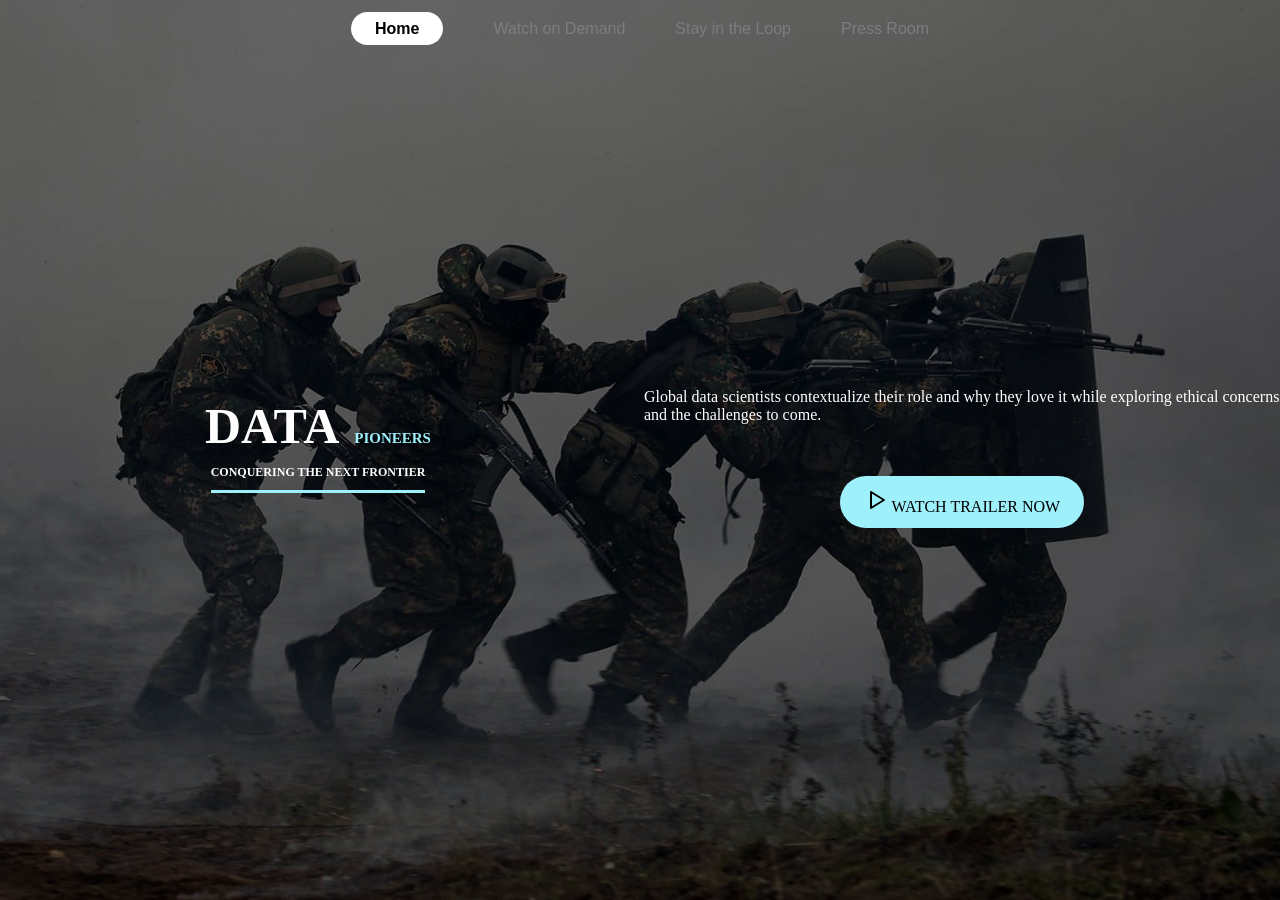
==== index.html @ 5881e04a "primer section" ====
<!DOCTYPE html>
<html lang="en">
<head>
    <meta charset="UTF-8">
    <meta name="viewport" content="width=device-width, initial-scale=1.0">
    <title>Data Science Pioneers</title>
    <link rel="stylesheet" href="/styles/variables.css">
    <link rel="stylesheet" href="/styles/components/navbar.css">
    <link rel="stylesheet" href="/styles/components/hero.css">
</head>
<body>

    
    <div class="navbar-container"></div>
    <div class="hero-container"></div>
    
    
</body>
<script src="/js/components/navbar.js"></script>
<script src="/js/components/hero.js"></script>
</html>
---- styles/variables.css ----
:root{
    /* primary color */
    --primary-950: #4db100;
    --primary-900: #55B40C;
    --primary-800: #67BC26;
    --primary-700: #79C43F;
    --primary-600: #8bcc59;
    --primary-500: #9DD472;
    --primary-400: #aedb8c;
    --primary-300: #c0e3a5;
    --primary-200: #d2ebbf;
    --primary-100: #eaf3d8;
    --primary-50: #f6fbf2;

     /* secundary color */
    --secundary-950: #fed638;
    --secundary-900:  #fed841;
    --secundary-800:    #fedc55;
    --secundary-700:    #fee069;
    --secundary-600:     #fee47d;
    --secundary-500:     #fee891;
    --secundary-400:     #feeca5;
    --secundary-300:     #fef089;
    --secundary-200:     #fef4cd;
    --secundary-100:     #fef8e1;
    --secundary-50:     #fefcf5;

       /* tertiary-2 color */
    --tertiary-950: #50e5f9;
    --tertiary-900:  #58e6f9;
    --tertiary-800:    #6ae8f9;
    --tertiary-700:    #7bebfa;
    --tertiary-600:     #8deefb;
    --tertiary-500:     #9ef0fb;
    --tertiary-400:     #b0f3fc;
    --tertiary-300:     #c1f5fc;
    --tertiary-200:     #d3f8fd;
    --tertiary-100:     #e4fbfe;
    --tertiary-50:     #f6fdfe;

       /* Basic color */
    --white: #fff;
    --black: #000;
    --gray-950: #101010;
    --gray-900:  #262626;
    --gray-800:    #3b3b3b;
    --gray-700:    #515151;
    --gray-600:     #676767;
    --gray-500:     #7d7d7d;
    --gray-400:     #929292;
    --gray-300:     #a8a8a8;
    --gray-200:     #bebebe;
    --gray-100:     #d4d4d4;
    --gray-50:     #e9e9e9;


    /* font family */
    --main-font: Helvetica, Arial, sans-serif;

    /* font-size */
   --fs-xxxxl: 8.0rem; /*Ultra grande*/
   --fs-xxl: 6.4rem; /*súper grande*/
   --fs-xl:4.8rem;  /*Extra  grande*/
   --fs-lg: 3.2rem;  /*h1*/
   --fs-md: 2.4rem; /*titulo*/
   --fs-sm: 2.0rem; /*subtitulo*/
   --fs-xs: 1.6rem; /*base*/
   --fs-xxs: 1.4rem; /*Texto de apoyo*/
   --fs-xxxs: 1.2rem; /*Texto de apoyo2*/
   --fs-xxxxs: 0.8rem; /*label*/
}

html{
    margin: 0;
    box-sizing: border-box;
    font-size: 62.5%;
}

* ,*:before, *:after {
    box-sizing: inherit;
}
/* ================== */
/* navbar */


body{
    font-size: 1.6rem;
    margin: 0 0;
}
---- styles/components/navbar.css ----
/*===============================*/
            /* Navbar */
/*===============================*/
/* styles/components/navbar.css */

.navbar {
    position: absolute;  
    width: 100%; 
    padding: 20px 0;
    z-index: 1000;
}

.navbar__list {
    list-style: none;
    display: flex;
    justify-content: center; 
    flex-direction: column;
    align-items: center;
    gap: 40px; 
    margin: 0;
    padding: 0 0;
    color: var(--white);
}

.navbar__link {
    color: var(--gray-500);
    text-decoration: none;
    font-size: var(--fs-xs);
    font-family: var(--main-font);
}

@media (width > 768px) {
    .navbar__list {
        flex-direction: row; 
        justify-content: center;
        gap: 50px;
        color: var(--white);
    }
    
    .navbar__link {
        font-size: var(--fs-xs); 
    }
    .navbar__link.active {
    background-color:var(--white);
    color: var(--black);
    border-radius: 40px;
    font-weight: bold;
    padding: 8px 24px;
}

}
.navbar__link.active {
    background-color:var(--white);
    border-radius: 40px;
    color: var(--black);
    font-weight: bold;
    padding: 8px 24px;
}
---- styles/components/hero.css ----
/* styles/components/hero.css */
.hero-container {
    background-image: url(/assets/images/imagen2.jpg);
    background-position: center;
    background-size: cover;
    height: 100vh; 
    position: relative;
}

.hero {
    align-items: center;
    justify-content: center;
    flex-direction: column;
    position: absolute;
    background-color: rgba(0, 0, 0, 0.6); 
    width: 100%;
    height: 100vh;
    
    /* PARA PARTIR LA WEB */
    display: grid;
    grid-template-rows: 1fr;
    grid-template-columns: repeat(2, 1fr);
    gap: 8px;
}

.hero__button:hover{
    cursor: pointer;
}

/* ESTO ES PARA EL TITULO  */

.hero__content {
    display: flex;
    flex-direction: row;
    flex-direction: column;
    align-items: center;
    text-align: center;
}

.hero__content-right {
    display: flex;
    flex-direction: column;
    align-items: center;
    gap: 20px;
    color: var(--white);
}
.hero__title {
    font-size: 5rem; 
    font-weight: bold;
    color: var(--white);
    display: flex;
    align-items:center;
    gap: 15px;
    padding: 0;
    margin: 0;
}

.hero__pioneers {
    color: var(--tertiary-500); 
    font-size: 1.5rem;
    margin-top: 25px;
}

.hero__subtitle {
    border-bottom: solid var(--tertiary-500);
    padding-bottom: 10px;
    font-size: var(--fs-xxxs);
    color: var(--white);
}
.hero__button{
    border: none;
    border-radius: 100px;
    margin-bottom: 1px;
    border-radius: 400px;
    color: var(--black);

    /* Estilos*/

    background-color: var(--tertiary-500);
    padding: 12px 24px;
    border-radius: 66px;
    text-transform: uppercase;
    
}

.play-icon{
    align-items: center;
    text-align: center;

}
@media (width > 768px) {
    .hero__button{
        width: auto;
    }
}
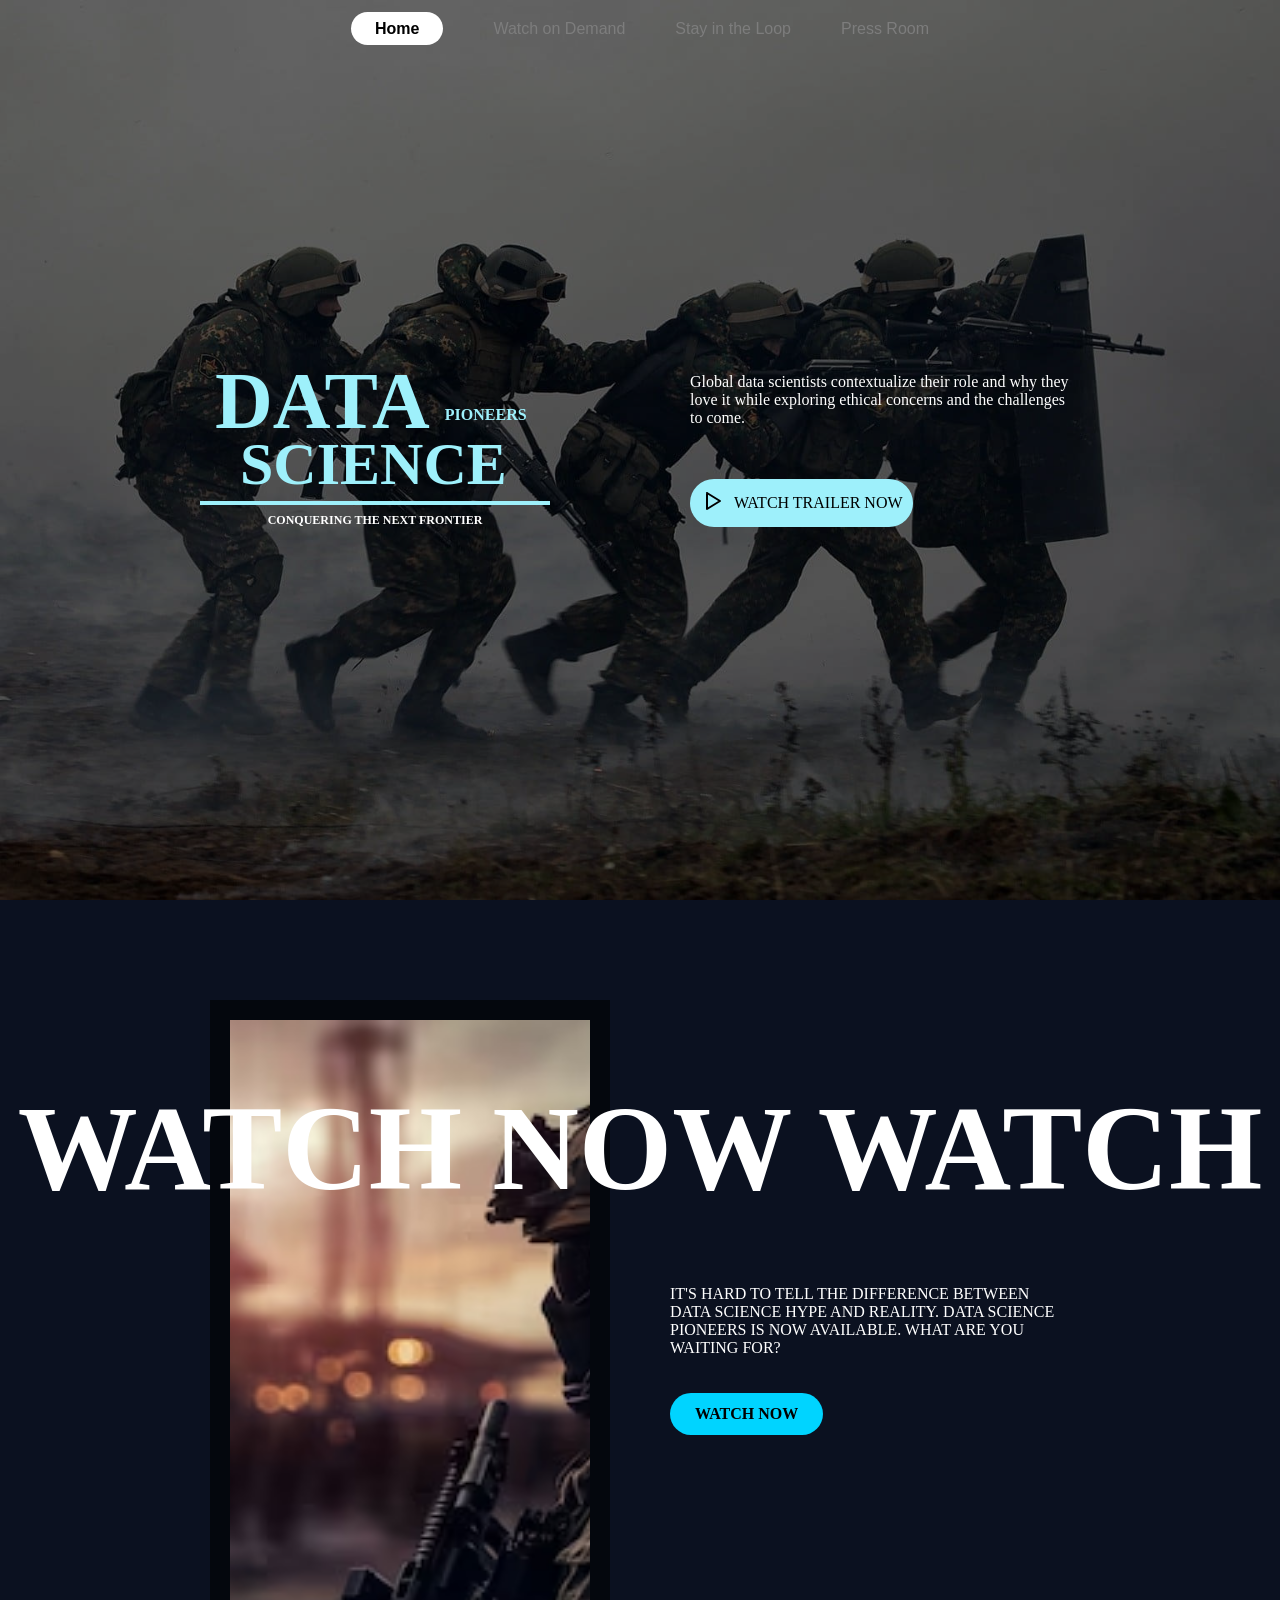
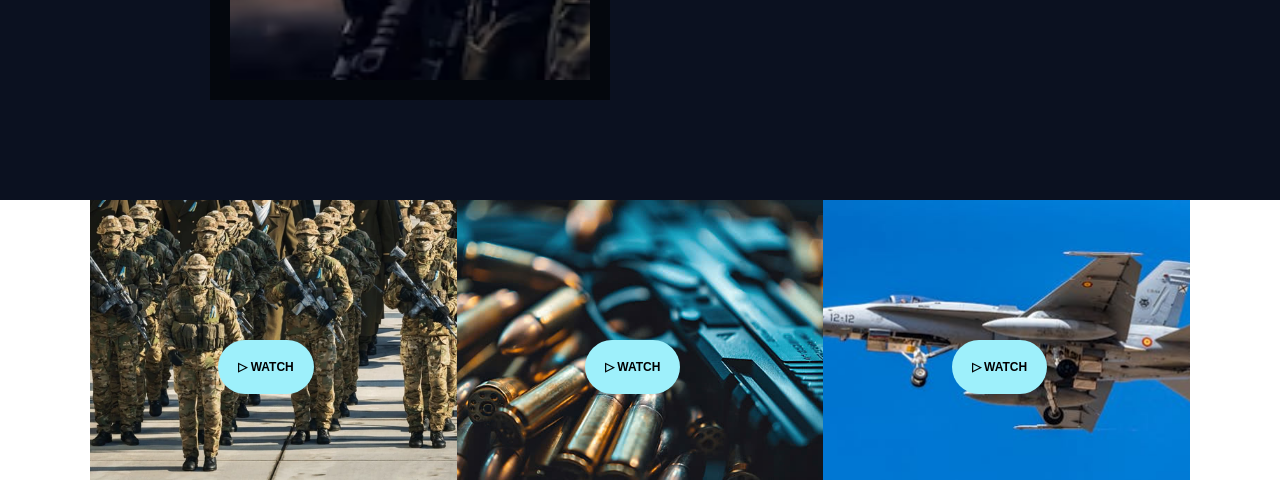
==== commit 883f1c50: "actualización" ====
--- a/index.html
+++ b/index.html
@@ -7,15 +7,26 @@
     <link rel="stylesheet" href="/styles/variables.css">
     <link rel="stylesheet" href="/styles/components/navbar.css">
     <link rel="stylesheet" href="/styles/components/hero.css">
+    <link rel="stylesheet" href="/styles/components/main.css">
+    <link rel="stylesheet" href="/styles/components/cards.css">
+
+     <script type="module">
+        import {loadCards} from "/js/components/cards.js";
+        loadCards(".cards-container"); //Sin IDs muestra todas las cards
+    </script>
+
 </head>
 <body>
 
     
     <div class="navbar-container"></div>
     <div class="hero-container"></div>
+    <div class="main-container"></div>
+    <div class="cards-container"></div>
     
     
 </body>
 <script src="/js/components/navbar.js"></script>
 <script src="/js/components/hero.js"></script>
+<script src="/js/components/main.js"></script>
 </html>
--- a/styles/components/hero.css
+++ b/styles/components/hero.css
@@ -1,95 +1,113 @@
-/* styles/components/hero.css */
 .hero-container {
     background-image: url(/assets/images/imagen2.jpg);
-    background-position: center;
-    background-size: cover;
     height: 100vh; 
     position: relative;
+    max-width: 100%;
+     background-size: cover;       /*Escala la imagen para que cubra todo el contenedor */
+     background-position: center;  /*Centra la imagen para que no se corte solo de un lado */
 }
 
 .hero {
     align-items: center;
-    justify-content: center;
-    flex-direction: column;
+    /* justify-content: center; */
     position: absolute;
-    background-color: rgba(0, 0, 0, 0.6); 
+    background-color: rgba(0 0 0 / 60%); 
     width: 100%;
     height: 100vh;
-    
-    /* PARA PARTIR LA WEB */
     display: grid;
     grid-template-rows: 1fr;
     grid-template-columns: repeat(2, 1fr);
-    gap: 8px;
+}
+
+
+
+
+.hero__content {
+    display: flex;
+    flex-direction: column;
+    text-align: left;
+    line-height: 0.9;
+}
+.hero__title {
+    display: flex;
+    align-items:center;
+    gap: 15px;
+    margin: 0;
+    padding-left: 15px;
+    
+    font-weight: 900;
+    font-size: var(--fs-xxxxl); 
+    color: var(--tertiary-500); 
+    
+}
+
+.hero__pioneers {
+    color: var(--tertiary-500); 
+    font-size: var(--fs-xs);
+    margin-top: 30px;
+    
+}
+
+.hero__science{
+    font-size: 6rem;
+    font-weight: 900;
+    color: var(--tertiary-500);
+    margin: 0;
+    padding: 0;
+    padding-left: 40px;
+    
+}
+
+.hero__subtitle {
+    border-top: 4px solid var(--tertiary-500); 
+    padding-top: 10px;
+    width: 350px; 
+    font-size: var(--fs-xxxs);
+    color: var(--white);
+    text-transform: uppercase;
+    text-align: center;
+}
+    
+    
+
+.hero__content-right {
+    display: flex;
+    flex-direction: column;
+    justify-content: center;
+    color: var(--white);
+    gap: 20px;
+    width: 100%;
+    align-items: start;
+    
+}
+
+.hero__button{
+    border-radius: 400px;
+    color: var(--black);
+    background-color: var(--tertiary-500);
+    padding: 10px;
+    text-transform: uppercase;
+    
+    /* Acomodar el boton  */
+    display: flex;
+    align-items: center;
+    justify-content: center;
+    gap: 10px;
 }
 
 .hero__button:hover{
     cursor: pointer;
 }
 
-/* ESTO ES PARA EL TITULO  */
+@media (width > 768px) {
 
-.hero__content {
-    display: flex;
-    flex-direction: row;
-    flex-direction: column;
-    align-items: center;
-    text-align: center;
-}
+    
 
-.hero__content-right {
-    display: flex;
-    flex-direction: column;
-    align-items: center;
-    gap: 20px;
-    color: var(--white);
-}
-.hero__title {
-    font-size: 5rem; 
-    font-weight: bold;
-    color: var(--white);
-    display: flex;
-    align-items:center;
-    gap: 15px;
-    padding: 0;
-    margin: 0;
-}
-
-.hero__pioneers {
-    color: var(--tertiary-500); 
-    font-size: 1.5rem;
-    margin-top: 25px;
-}
-
-.hero__subtitle {
-    border-bottom: solid var(--tertiary-500);
-    padding-bottom: 10px;
-    font-size: var(--fs-xxxs);
-    color: var(--white);
-}
-.hero__button{
-    border: none;
-    border-radius: 100px;
-    margin-bottom: 1px;
-    border-radius: 400px;
-    color: var(--black);
-
-    /* Estilos*/
-
-    background-color: var(--tertiary-500);
-    padding: 12px 24px;
-    border-radius: 66px;
-    text-transform: uppercase;
-    
-}
-
-.play-icon{
-    align-items: center;
-    text-align: center;
-
-}
-@media (width > 768px) {
     .hero__button{
         width: auto;
     }
-}   +    .hero{
+        padding: 0 200px;
+        gap: 100px;
+    }
+}   
--- a/styles/components/main.css
+++ b/styles/components/main.css
@@ -0,0 +1,80 @@
+.watch{
+    position: relative;
+    background-color: #0b1120;
+    min-height: 100vh;
+    display: flex;
+    align-items: center;
+    justify-content: center;
+    overflow: hidden;
+    z-index: 1000;
+   
+
+}
+.watch__overlay-text{
+    position: absolute;
+    top: 20%;
+    left: 0;
+    width: 100%;
+    font-size: 60px;
+    font-weight: 800;
+    color: white;
+    text-align: right;
+    z-index: 1000;
+}
+
+.watch__container{
+    display: flex;
+    align-items: center;
+    gap: 60px;
+    position: relative;
+    z-index: 0;
+}
+.watch__image {
+    position: relative;
+    width: 600px;  
+    height: 700px;
+    padding: 20px;
+    background-color: rgba(0 0 0 / 60%);
+}
+
+.watch__image img {
+    width: 100%;       
+    height: 100%;      
+    object-fit: cover; 
+    display: flex;
+    z-index: 5;
+}
+.watch__content{
+    max-width: 400px;
+    color: white;
+
+}
+.watch__button{
+    display: inline-block;
+    margin-top: 20px;
+    background: #00d4ff;
+    padding: 12px 25px;
+    border-radius: 25px;
+    color: black;
+    text-decoration: none;
+    font-weight: bold;
+}
+@media (width > 768px) {
+
+    
+
+    .hero__button{
+        width: auto;
+    }
+    .watch{
+        padding: 0 200px;
+        gap: 100px;
+    }
+    .watch__overlay-text{
+        font-size: 120px;
+        text-align: center;
+    }
+    .watch__image{
+        width: 400px;
+    }
+}   
--- a/styles/components/cards.css
+++ b/styles/components/cards.css
@@ -0,0 +1,52 @@
+.cards-section {
+    background-color: #10111f;
+    padding: 5rem 2rem;
+}
+
+.cards-container {
+    width: min(92%, 1100px);
+    margin: 0 auto;
+    display: grid;
+    grid-template-columns: 1fr;
+}
+
+.cards__item {
+    position: relative;
+    height: 240px;
+    overflow: hidden;
+}
+
+.cards__image {
+    width: 100%;
+    height: 100%;
+    display: block;
+    object-fit: cover;
+}
+
+.cards__button {
+    position: absolute;
+    top: 50%;
+    left: 35%;
+    border: none;
+    border-radius: 999px;
+    background-color: var(--tertiary-500);
+    color: var(--black);
+    padding: 20px;
+    font-size: var(--fs-xxxs);
+    font-weight: 800;
+    cursor: pointer;
+}
+
+@media (width > 768px) {
+    .cards-section {
+        padding: 8rem 2rem;
+    }
+
+    .cards-container {
+        grid-template-columns: repeat(3, 1fr);
+    }
+
+    .cards__item {
+        height: 280px;
+    }
+}
